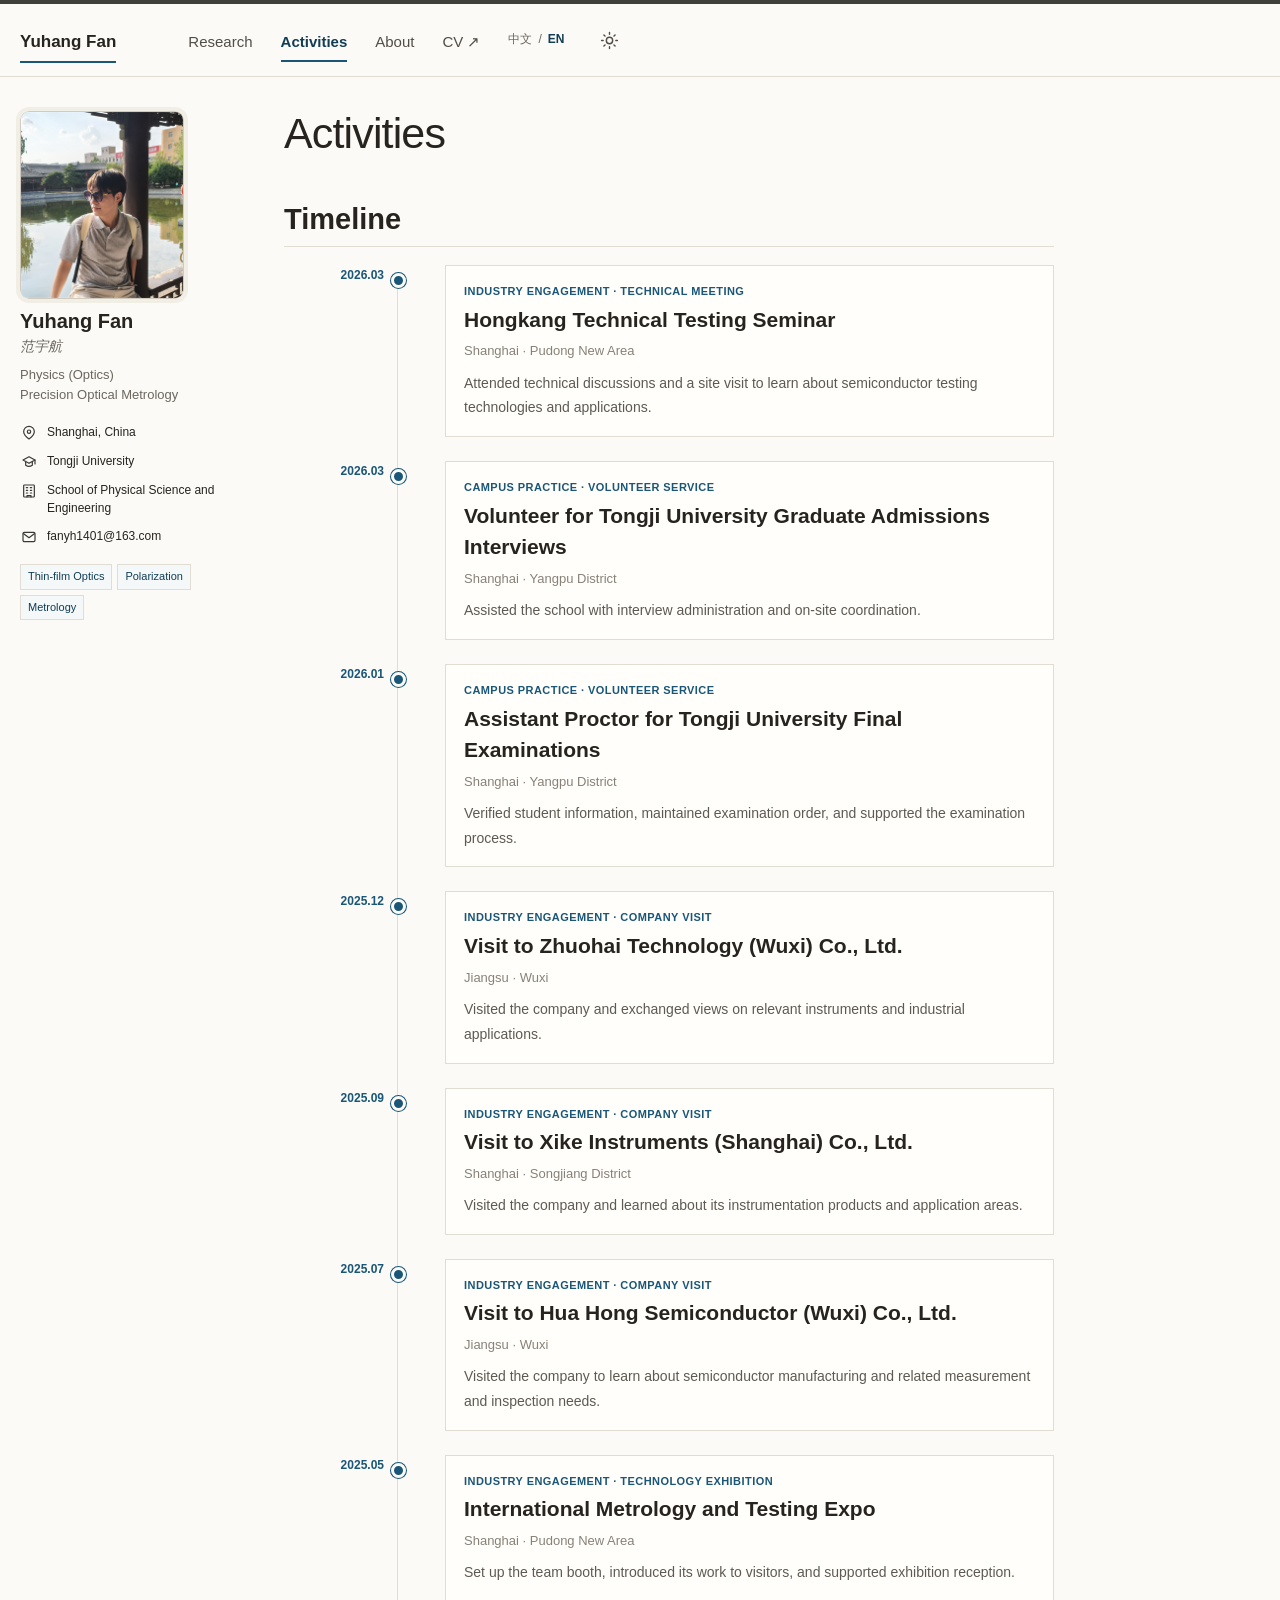
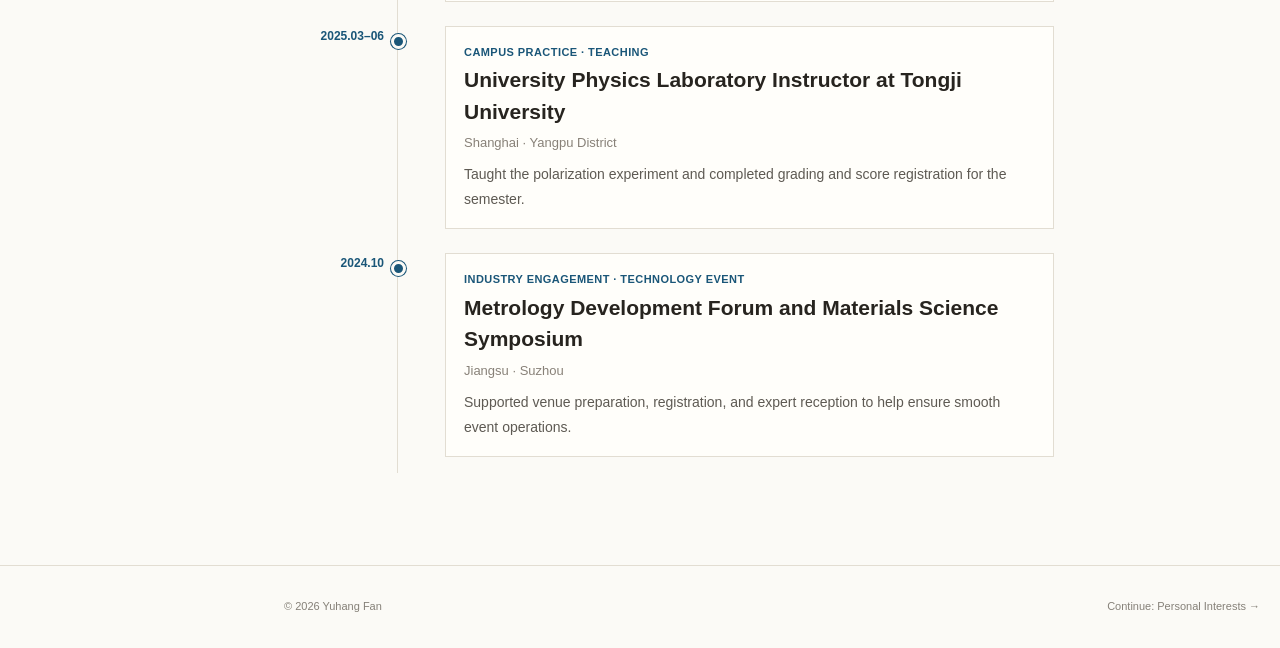
==== activities-en.html @ e4bcabfd "Initial personal website" ====
<!doctype html>
<html lang="en">
<head>
  <meta charset="utf-8">
  <meta name="viewport" content="width=device-width, initial-scale=1">
  <meta name="description" content="Teaching, volunteering, exhibition support, fieldwork, and industry visits by Yuhang Fan.">
  <title>Activities | Yuhang Fan</title>
  <script>
    (() => {
      try {
        const savedTheme = localStorage.getItem('site-theme');
        document.documentElement.dataset.theme = savedTheme || 'light';
      } catch { document.documentElement.dataset.theme = 'light'; }
    })();
  </script>
  <link rel="stylesheet" href="styles.css">
</head>
<body data-page="activities" data-language="en" data-page-zh="activities.html" data-page-en="activities-en.html">
  <a class="skip-link" href="#main-content">Skip to main content</a>

  <header class="site-header">
    <div class="header-shell">
      <a class="site-title" href="index-en.html">Yuhang Fan</a>
      <button class="menu-toggle" type="button" aria-expanded="false" aria-controls="primary-navigation">
        <span></span><span></span><span></span>
        <span class="sr-only">Open navigation menu</span>
      </button>
      <nav id="primary-navigation" class="primary-nav" aria-label="Primary navigation">
        <a href="research-en.html" data-nav="research">Research</a>
        <a href="activities-en.html" data-nav="activities">Activities</a>
        <a href="index-en.html" data-nav="home">About</a>
        <a href="output/pdf/CV-en.pdf" target="_blank" rel="noopener">CV ↗</a>
        <div class="language-switcher" aria-label="Language selection">
          <a href="activities.html" data-language-choice="zh">中文</a><span>/</span><a href="activities-en.html" data-language-choice="en" aria-current="true">EN</a>
        </div>
        <button class="theme-toggle" type="button" aria-label="Switch to dark mode" title="Switch to dark mode">
          <svg class="theme-icon icon-sun" viewBox="0 0 24 24" aria-hidden="true"><circle cx="12" cy="12" r="4"/><path d="M12 2v2M12 20v2M4.93 4.93l1.42 1.42M17.66 17.66l1.41 1.41M2 12h2M20 12h2M4.93 19.07l1.42-1.42M17.66 6.34l1.41-1.41"/></svg>
          <svg class="theme-icon icon-moon" viewBox="0 0 24 24" aria-hidden="true"><path d="M12 3a6 6 0 0 0 9 9 9 9 0 1 1-9-9Z"/></svg>
        </button>
      </nav>
    </div>
  </header>

  <div class="page-shell">
    <aside class="profile-sidebar" aria-label="Profile">
      <div class="profile-photo">
        <img src="assets/images/profile-yuhang-fan.png" alt="Portrait of Yuhang Fan" width="164" height="188" draggable="false">
      </div>
      <h2>Yuhang Fan</h2>
      <p class="profile-name-en">范宇航</p>
      <p class="profile-subtitle">Physics (Optics)<br>Precision Optical Metrology</p>
      <ul class="profile-details">
        <li><span class="detail-icon" aria-hidden="true"><svg viewBox="0 0 24 24"><path d="M20 10c0 5-8 11-8 11S4 15 4 10a8 8 0 1 1 16 0Z"/><circle cx="12" cy="10" r="2.5"/></svg></span><span>Shanghai, China</span></li>
        <li><span class="detail-icon" aria-hidden="true"><svg viewBox="0 0 24 24"><path d="m3 9 9-5 9 5-9 5-9-5Z"/><path d="M7 12v5c3 2 7 2 10 0v-5M21 9v6"/></svg></span><span>Tongji University</span></li>
        <li><span class="detail-icon" aria-hidden="true"><svg viewBox="0 0 24 24"><rect x="4" y="3" width="16" height="18" rx="1"/><path d="M8 7h2M14 7h2M8 11h2M14 11h2M8 15h2M14 15h2M9 21v-2h6v2"/></svg></span><span>School of Physical Science and Engineering</span></li>
        <li><span class="detail-icon" aria-hidden="true"><svg viewBox="0 0 24 24"><rect x="3" y="5" width="18" height="14" rx="2"/><path d="m4 7 8 6 8-6"/></svg></span><a href="mailto:fanyh1401@163.com">fanyh1401@163.com</a></li>
      </ul>
      <div class="sidebar-keywords"><span>Thin-film Optics</span><span>Polarization</span><span>Metrology</span></div>
    </aside>

    <main id="main-content" class="content-panel">
      <section class="intro-section" aria-labelledby="activities-heading">
        <h1 id="activities-heading">Activities</h1>
      </section>

      <section aria-labelledby="practice-heading">
        <h2 id="practice-heading" class="section-title">Timeline</h2>

        <div class="chronology">
          <article class="chronology-item">
            <div class="chronology-date">2026.03</div>
            <div class="chronology-content">
              <p class="entry-type">INDUSTRY ENGAGEMENT · TECHNICAL MEETING</p>
              <h3>Hongkang Technical Testing Seminar</h3>
              <p class="activity-place">Shanghai · Pudong New Area</p>
              <p>Attended technical discussions and a site visit to learn about semiconductor testing technologies and applications.</p>
            </div>
          </article>

          <article class="chronology-item">
            <div class="chronology-date">2026.03</div>
            <div class="chronology-content">
              <p class="entry-type">CAMPUS PRACTICE · VOLUNTEER SERVICE</p>
              <h3>Volunteer for Tongji University Graduate Admissions Interviews</h3>
              <p class="activity-place">Shanghai · Yangpu District</p>
              <p>Assisted the school with interview administration and on-site coordination.</p>
            </div>
          </article>

          <article class="chronology-item">
            <div class="chronology-date">2026.01</div>
            <div class="chronology-content">
              <p class="entry-type">CAMPUS PRACTICE · VOLUNTEER SERVICE</p>
              <h3>Assistant Proctor for Tongji University Final Examinations</h3>
              <p class="activity-place">Shanghai · Yangpu District</p>
              <p>Verified student information, maintained examination order, and supported the examination process.</p>
            </div>
          </article>

          <article class="chronology-item">
            <div class="chronology-date">2025.12</div>
            <div class="chronology-content">
              <p class="entry-type">INDUSTRY ENGAGEMENT · COMPANY VISIT</p>
              <h3>Visit to Zhuohai Technology (Wuxi) Co., Ltd.</h3>
              <p class="activity-place">Jiangsu · Wuxi</p>
              <p>Visited the company and exchanged views on relevant instruments and industrial applications.</p>
            </div>
          </article>

          <article class="chronology-item">
            <div class="chronology-date">2025.09</div>
            <div class="chronology-content">
              <p class="entry-type">INDUSTRY ENGAGEMENT · COMPANY VISIT</p>
              <h3>Visit to Xike Instruments (Shanghai) Co., Ltd.</h3>
              <p class="activity-place">Shanghai · Songjiang District</p>
              <p>Visited the company and learned about its instrumentation products and application areas.</p>
            </div>
          </article>

          <article class="chronology-item">
            <div class="chronology-date">2025.07</div>
            <div class="chronology-content">
              <p class="entry-type">INDUSTRY ENGAGEMENT · COMPANY VISIT</p>
              <h3>Visit to Hua Hong Semiconductor (Wuxi) Co., Ltd.</h3>
              <p class="activity-place">Jiangsu · Wuxi</p>
              <p>Visited the company to learn about semiconductor manufacturing and related measurement and inspection needs.</p>
            </div>
          </article>

          <article class="chronology-item">
            <div class="chronology-date">2025.05</div>
            <div class="chronology-content">
              <p class="entry-type">INDUSTRY ENGAGEMENT · TECHNOLOGY EXHIBITION</p>
              <h3>International Metrology and Testing Expo</h3>
              <p class="activity-place">Shanghai · Pudong New Area</p>
              <p>Set up the team booth, introduced its work to visitors, and supported exhibition reception.</p>
            </div>
          </article>

          <article class="chronology-item">
            <div class="chronology-date">2025.03–06</div>
            <div class="chronology-content">
              <p class="entry-type">CAMPUS PRACTICE · TEACHING</p>
              <h3>University Physics Laboratory Instructor at Tongji University</h3>
              <p class="activity-place">Shanghai · Yangpu District</p>
              <p>Taught the polarization experiment and completed grading and score registration for the semester.</p>
            </div>
          </article>

          <article class="chronology-item">
            <div class="chronology-date">2024.10</div>
            <div class="chronology-content">
              <p class="entry-type">INDUSTRY ENGAGEMENT · TECHNOLOGY EVENT</p>
              <h3>Metrology Development Forum and Materials Science Symposium</h3>
              <p class="activity-place">Jiangsu · Suzhou</p>
              <p>Supported venue preparation, registration, and expert reception to help ensure smooth event operations.</p>
            </div>
          </article>

        </div>
      </section>
    </main>
  </div>

  <footer class="site-footer"><div class="footer-shell"><span>© <span data-current-year></span> Yuhang Fan</span><span class="footer-side"><a href="index-en.html#hobbies">Continue: Personal Interests →</a><span class="visit-counter" data-visit-counter hidden>Total visits: <strong data-visit-count>—</strong></span></span></div></footer>
  <script src="script.js"></script>
</body>
</html>
---- styles.css ----
:root {
  --ink: #27241f;
  --muted: #6b675f;
  --paper: #fbfaf6;
  --surface: #f4f1e9;
  --line: #e2ddd2;
  --accent: #1a5678;
  --accent-deep: #123d56;
  --accent-soft: #eaf3f5;
  --header-bg: rgba(251, 250, 246, 0.96);
  --panel: #fffefa;
  --card-border: #e0dbcf;
  --text-soft: #5e5a53;
  --nav-text: #524e47;
  --icon: #393a36;
  --tag-bg: #f4f8f8;
  --sans: "Microsoft YaHei UI", "Microsoft YaHei", "PingFang SC", "Noto Sans CJK SC", "Helvetica Neue", Arial, sans-serif;
  --latin-serif: Georgia, "Times New Roman", serif;
  --shell: min(1240px, calc(100% - 40px));
}

* { box-sizing: border-box; }

html { color-scheme: light; scroll-behavior: smooth; }

html[data-theme="dark"] {
  color-scheme: dark;
  --ink: #ece9e1;
  --muted: #aaa69d;
  --paper: #171816;
  --surface: #23241f;
  --line: #3c3d37;
  --accent: #78b9d8;
  --accent-deep: #a9d7ec;
  --accent-soft: #1d333b;
  --header-bg: rgba(23, 24, 22, 0.96);
  --panel: #1d1e1b;
  --card-border: #3d3d35;
  --text-soft: #bbb7ad;
  --nav-text: #c5c1b7;
  --icon: #d3d0c8;
  --tag-bg: #202b2e;
}

body {
  margin: 0;
  border-top: 4px solid #3f403a;
  color: var(--ink);
  background: var(--paper);
  font-family: var(--sans);
  font-size: 16px;
  line-height: 1.78;
  -webkit-font-smoothing: antialiased;
  transition: color .2s ease, background-color .2s ease;
}

a { color: inherit; text-decoration: none; }
a:hover { color: var(--accent); }
button { font: inherit; }
::selection { color: #fff; background: var(--accent); }

.sr-only {
  position: absolute;
  width: 1px;
  height: 1px;
  padding: 0;
  margin: -1px;
  overflow: hidden;
  clip: rect(0, 0, 0, 0);
  white-space: nowrap;
  border: 0;
}

.skip-link {
  position: fixed;
  z-index: 100;
  top: 8px;
  left: 8px;
  padding: 8px 13px;
  color: #fff;
  background: var(--accent);
  transform: translateY(-160%);
}

.skip-link:focus { transform: translateY(0); }

.site-header {
  position: sticky;
  z-index: 50;
  top: 0;
  border-bottom: 1px solid var(--line);
  background: var(--header-bg);
  backdrop-filter: blur(10px);
}

.header-shell {
  width: var(--shell);
  min-height: 72px;
  margin-inline: auto;
  display: flex;
  align-items: center;
  gap: 72px;
}

.site-title {
  position: relative;
  flex: 0 0 auto;
  padding-block: 22px 18px;
  font-size: 17px;
  font-weight: 700;
}

.site-title::after {
  position: absolute;
  right: 0;
  bottom: 12px;
  left: 0;
  height: 2px;
  background: var(--accent);
  content: "";
}

.primary-nav { display: flex; align-items: center; gap: 28px; }

.primary-nav a {
  position: relative;
  padding: 23px 0 19px;
  color: var(--nav-text);
  font-size: 15px;
}

.primary-nav a::after {
  position: absolute;
  right: 0;
  bottom: 12px;
  left: 0;
  height: 2px;
  background: var(--accent);
  content: "";
  transform: scaleX(0);
  transition: transform .18s ease;
}

.primary-nav a:hover::after,
.primary-nav a[aria-current="page"]::after { transform: scaleX(1); }
.primary-nav a[aria-current="page"] { color: var(--accent-deep); font-weight: 700; }

.language-switcher { display: flex; align-items: center; gap: 6px; color: var(--muted); font-size: 12px; white-space: nowrap; }
.language-switcher a { padding: 4px 0; color: var(--muted); font-size: 12px; }
.language-switcher a::after { display: none; }
.language-switcher a[aria-current="true"] { color: var(--accent-deep); font-weight: 700; }
.language-switcher a:hover { color: var(--accent); }

.theme-toggle {
  width: 34px;
  height: 34px;
  padding: 7px;
  border: 0;
  border-radius: 50%;
  display: grid;
  place-items: center;
  color: var(--nav-text);
  background: transparent;
  cursor: pointer;
  transition: color .18s ease, background-color .18s ease;
}

.theme-toggle:hover { color: var(--accent); background: var(--accent-soft); }
.theme-icon { width: 19px; height: 19px; display: block; fill: none; stroke: currentColor; stroke-width: 1.8; stroke-linecap: round; stroke-linejoin: round; }
.icon-moon { display: none; }
html[data-theme="dark"] .icon-sun { display: none; }
html[data-theme="dark"] .icon-moon { display: block; }

.menu-toggle { display: none; }

.page-shell {
  width: var(--shell);
  min-height: calc(100vh - 190px);
  margin-inline: auto;
  padding-block: 34px 84px;
  display: grid;
  grid-template-columns: 218px minmax(0, 770px);
  gap: 46px;
  align-items: start;
}

.profile-sidebar {
  position: sticky;
  top: 106px;
  width: 100%;
  align-self: start;
}

.profile-photo {
  width: 164px;
  height: 188px;
  box-sizing: border-box;
  flex: 0 0 164px;
  margin-bottom: 8px;
  border: 1px solid #d1cbbf;
  border-radius: 9px;
  outline: 4px solid #f1eee6;
  overflow: hidden;
  display: block;
  color: #82909a;
  background:
    linear-gradient(145deg, transparent 49.6%, #d9e5e8 50%, transparent 50.4%),
    linear-gradient(35deg, #edf2f1, #f8f7f2);
  text-align: center;
  font-family: var(--sans);
  letter-spacing: .14em;
  cursor: default;
  user-select: none;
}

.profile-photo img {
  width: 100%;
  height: 100%;
  display: block;
  object-fit: cover;
  object-position: 50% 55%;
  pointer-events: none;
  user-select: none;
  -webkit-user-drag: none;
}

.profile-photo span { font-size: 12px; font-weight: 700; }
.profile-photo small { margin-top: 5px; font-size: 10px; letter-spacing: .05em; }

.profile-sidebar h2 { margin: 8px 0 0; font-size: 20px; line-height: 1.4; }
.profile-name-en { margin: 0 0 5px; color: var(--muted); font-family: var(--latin-serif); font-size: 14px; font-style: italic; }
.profile-subtitle { margin: 0 0 18px; color: var(--muted); font-size: 13px; line-height: 1.7; }

.profile-details { margin: 0; padding: 0; list-style: none; }
.profile-details li { margin-bottom: 10px; display: grid; grid-template-columns: 18px 1fr; gap: 9px; align-items: start; font-size: 13px; line-height: 1.55; }
.detail-icon { width: 18px; height: 18px; margin-top: 1px; display: grid; place-items: center; color: var(--icon); }
.detail-icon svg { width: 16px; height: 16px; display: block; fill: none; stroke: currentColor; stroke-width: 1.8; stroke-linecap: round; stroke-linejoin: round; }
.profile-details a { word-break: break-all; }
body[data-language="en"] .profile-details li { font-size: 12px; line-height: 1.5; }
body[data-language="en"] .profile-subtitle { line-height: 1.55; }

.sidebar-keywords { margin-top: 18px; display: flex; flex-wrap: wrap; gap: 5px; }
.sidebar-keywords span { padding: 2px 7px; border: 1px solid var(--line); color: var(--accent-deep); background: var(--tag-bg); font-family: var(--sans); font-size: 11px; }

.content-panel { min-width: 0; }
.content-panel p { margin: 0 0 18px; }
.intro-section h1 { margin: -4px 0 16px; font-size: 43px; font-weight: 500; letter-spacing: -.02em; line-height: 1.25; }
.intro-section > p { font-size: 17px; line-height: 1.9; }
.inline-link { color: var(--accent-deep); border-bottom: 1px solid color-mix(in srgb, var(--accent) 35%, transparent); }
.inline-link:hover { border-bottom-color: var(--accent); }

.content-panel section + section { margin-top: 38px; }

.section-title {
  margin: 0 0 18px;
  padding-bottom: 7px;
  border-bottom: 1px solid var(--line);
  font-size: 29px;
  font-weight: 600;
  line-height: 1.4;
}

.practice-preview { border-top: 1px solid var(--line); }
.practice-preview article { padding: 14px 0; border-bottom: 1px solid var(--line); display: grid; grid-template-columns: 126px 1fr; gap: 20px; }
.practice-preview article > span { padding-top: 2px; color: var(--accent); font-size: 12px; font-weight: 700; }
.practice-preview h3 { margin: 0 0 3px; font-size: 17px; }
.practice-preview p { margin: 0; color: var(--muted); font-size: 14px; }
.section-link { margin-top: 12px; display: inline-block; color: var(--accent); font-size: 13px; font-weight: 700; }

.topic-card,
.project-entry {
  margin: 18px 0;
  padding: 17px 22px 16px;
  border: 1px solid var(--card-border);
  border-left: 4px solid var(--accent);
  border-radius: 8px;
  background: var(--surface);
}

.topic-card h3,
.project-entry h3,
.activity-entry h3,
.chronology-item h3,
.interest-list h3 {
  margin: 0 0 4px;
  font-size: 21px;
  font-weight: 600;
  line-height: 1.5;
}

.topic-card p,
.project-entry > p,
.activity-entry p { margin: 0 0 10px; color: var(--text-soft); line-height: 1.72; }

.card-meta { display: flex; flex-wrap: wrap; gap: 7px; align-items: center; font-family: var(--sans); }
.card-meta strong { margin-right: 3px; color: #69645c; font-size: 11px; }
.card-meta span { padding: 2px 7px; border: 1px solid var(--line); border-radius: 4px; color: var(--accent-deep); background: var(--panel); font-size: 11px; line-height: 1.5; }

.note-box {
  margin: 28px 0 38px;
  padding: 14px 18px;
  border-left: 4px solid #3f8ca0;
  background: var(--accent-soft);
}

.note-box strong { color: var(--accent); }
.note-box p { margin: 3px 0 0; color: var(--muted); font-size: 14px; }

#hobbies { scroll-margin-top: 96px; }

.interest-list { display: grid; grid-template-columns: repeat(3, 1fr); gap: 12px; }
.interest-list article { padding: 15px 16px; border: 1px solid var(--line); background: var(--panel); }
.interest-list h3 { font-size: 18px; }
.interest-list p { margin: 0; color: var(--muted); font-size: 14px; line-height: 1.65; }
.hobby-invitation { margin: 10px 2px 0 !important; color: #948e84; font-size: 11px; }

.project-entry { margin-bottom: 20px; padding: 20px 23px; }
.entry-heading { margin-bottom: 10px; display: grid; grid-template-columns: 38px 1fr; gap: 12px; align-items: start; }
.entry-number { padding-top: 2px; color: var(--accent); font-family: var(--sans); font-size: 14px; font-weight: 800; }
.entry-type { margin: 0 !important; color: var(--accent) !important; font-family: var(--sans); font-size: 11px; font-weight: 700; letter-spacing: .04em; }
.project-entry h3 { font-size: 23px; }

.entry-facts { margin: 15px 0; display: grid; grid-template-columns: repeat(3, 1fr); gap: 10px; }
.entry-facts div { padding-top: 7px; border-top: 1px solid var(--line); }
.entry-facts dt { color: #8a847b; font-family: var(--sans); font-size: 10px; font-weight: 700; }
.entry-facts dd { margin: 3px 0 0; font-size: 13px; line-height: 1.5; }

.research-projects { counter-reset: project; }
.project-featured {
  margin: 22px 0 34px;
  padding: 25px 26px 24px;
  border-left-width: 5px;
  background: var(--panel);
}

.project-lead { color: var(--ink) !important; font-size: 15px; line-height: 1.85 !important; }

.project-points {
  margin: 20px 0 22px;
  display: grid;
  grid-template-columns: repeat(3, 1fr);
  gap: 10px;
}

.project-points > div {
  min-height: 150px;
  padding: 14px 15px;
  border-top: 3px solid var(--accent);
  background: var(--surface);
}

.project-points strong { color: var(--accent-deep); font-size: 13px; }
.project-points p { margin: 5px 0 0; color: var(--text-soft); font-size: 12px; line-height: 1.7; }

.project-figure { margin: 18px 0 0; }
.project-figure img {
  width: 100%;
  height: auto;
  border: 1px solid var(--line);
  display: block;
  background: #fff;
}

.project-figure figcaption {
  margin-top: 7px;
  color: #858078;
  font-size: 11px;
  line-height: 1.55;
}

.project-figure-wide { margin-top: 22px; }
.project-figure-sequence { margin-bottom: 18px; }
.project-gallery { margin-bottom: 18px; display: grid; gap: 14px; }
.project-gallery-two { grid-template-columns: repeat(2, minmax(0, 1fr)); }
.project-gallery .project-figure img { aspect-ratio: 1.55 / 1; object-fit: contain; }
.project-gallery-algorithm .project-figure:first-child img { object-fit: cover; }

.method-flow {
  margin: 20px 0 22px;
  display: grid;
  grid-template-columns: repeat(2, minmax(0, 1fr));
  border-top: 1px solid var(--line);
  border-left: 1px solid var(--line);
}

.method-flow > div { min-height: 130px; padding: 14px 15px; border-right: 1px solid var(--line); border-bottom: 1px solid var(--line); }
.method-flow span { margin-right: 8px; color: var(--accent); font-size: 10px; font-weight: 800; }
.method-flow strong { color: var(--ink); font-size: 13px; }
.method-flow p { margin: 5px 0 0; color: var(--text-soft); font-size: 12px; line-height: 1.7; }

.formula-panel {
  margin: 20px 0 13px;
  border: 1px solid var(--line);
  background: var(--surface);
}

.formula-panel > div {
  min-height: 62px;
  padding: 12px 16px;
  border-bottom: 1px solid var(--line);
  display: grid;
  grid-template-columns: 90px 1fr;
  align-items: center;
  gap: 12px;
}

.formula-panel > div:last-child { border-bottom: 0; }
.formula-label { color: var(--accent); font-size: 11px; font-weight: 700; }
.formula-panel p { margin: 0; overflow-wrap: anywhere; font-family: Georgia, "Times New Roman", serif; font-size: 18px; line-height: 1.5; }
.formula-explain { color: var(--text-soft) !important; font-size: 13px; line-height: 1.78 !important; }

.research-roadmap {
  margin: 20px 0;
  display: grid;
  grid-template-columns: repeat(3, minmax(0, 1fr));
  gap: 10px;
}

.research-roadmap > div { padding: 14px 14px 12px; border: 1px solid var(--line); }
.research-roadmap span { color: var(--accent); font-size: 10px; font-weight: 700; }
.research-roadmap h4 { margin: 2px 0 5px; font-size: 14px; }
.research-roadmap p { margin: 0; color: var(--text-soft); font-size: 12px; line-height: 1.65; }
.project-status { margin: 16px 0; padding: 11px 13px; background: var(--accent-soft); display: flex; flex-wrap: wrap; gap: 7px; align-items: center; }
.project-status strong { margin-right: 4px; color: var(--accent-deep); font-size: 11px; }
.project-status span { padding: 2px 7px; border: 1px solid color-mix(in srgb, var(--accent) 28%, transparent); color: var(--accent-deep); background: var(--panel); font-size: 11px; }

.activity-entry {
  margin: 18px 0;
  padding: 18px 21px;
  border: 1px solid var(--line);
  border-left: 4px solid var(--accent);
  display: grid;
  grid-template-columns: 74px 1fr;
  gap: 18px;
  background: var(--panel);
}

.placeholder-entry { border-left-style: dashed; }
.activity-date { padding-top: 4px; color: var(--accent); font-style: italic; }
.activity-place { margin: 0 0 8px !important; color: #888178 !important; font-size: 13px; }
.content-note { margin-top: 28px; }

.chronology { position: relative; margin-top: 16px; padding-left: 136px; }
.chronology::before { position: absolute; top: 8px; bottom: 8px; left: 113px; width: 1px; background: var(--line); content: ""; }
.chronology-item { position: relative; min-height: 128px; padding: 0 0 24px 25px; }
.chronology-item::before {
  position: absolute;
  top: 8px;
  left: -29px;
  width: 9px;
  height: 9px;
  border: 3px solid var(--paper);
  border-radius: 50%;
  background: var(--accent);
  box-shadow: 0 0 0 1px var(--accent);
  content: "";
}

.chronology-date { position: absolute; top: 0; right: calc(100% + 36px); width: 110px; color: var(--accent); font-size: 12px; font-weight: 700; text-align: right; white-space: nowrap; }
.chronology-content { padding: 16px 18px; border: 1px solid var(--line); background: var(--panel); }
.chronology-content .entry-type { margin: 0 !important; }
.chronology-content h3 { margin: 2px 0 4px; }
.chronology-content > p:last-child { margin-bottom: 0; color: var(--text-soft); font-size: 14px; }

html[data-theme="dark"] .profile-photo {
  border-color: #484a45;
  outline-color: #292a26;
  color: #9baeb5;
  background:
    linear-gradient(145deg, transparent 49.6%, #34464c 50%, transparent 50.4%),
    linear-gradient(35deg, #222927, #2c2d29);
}

.site-footer { border-top: 1px solid var(--line); }
.footer-shell {
  width: var(--shell);
  min-height: 82px;
  margin-inline: auto;
  padding-left: 264px;
  display: flex;
  align-items: center;
  justify-content: space-between;
  gap: 20px;
  color: #858078;
  font-family: var(--sans);
  font-size: 11px;
}

.footer-side { display: flex; align-items: center; gap: 18px; }
.visit-counter { color: #9a958c; }
.visit-counter strong { color: inherit; font-weight: 600; }

@media (max-width: 1080px) {
  :root { --shell: min(760px, calc(100% - 32px)); }
  .header-shell { min-height: 64px; justify-content: space-between; gap: 20px; }
  .site-title { padding-block: 18px 15px; }
  .site-title::after { bottom: 9px; }
  .menu-toggle { width: 40px; height: 40px; padding: 9px; border: 0; display: grid; align-content: center; gap: 5px; background: transparent; cursor: pointer; }
  .menu-toggle span:not(.sr-only) { display: block; width: 22px; height: 2px; background: var(--ink); transition: transform .2s ease, opacity .2s ease; }
  .menu-toggle[aria-expanded="true"] span:nth-child(1) { transform: translateY(7px) rotate(45deg); }
  .menu-toggle[aria-expanded="true"] span:nth-child(2) { opacity: 0; }
  .menu-toggle[aria-expanded="true"] span:nth-child(3) { transform: translateY(-7px) rotate(-45deg); }
  .primary-nav { position: absolute; top: 64px; right: 0; left: 0; padding: 13px max(16px, calc((100% - 760px) / 2)); border-bottom: 1px solid var(--line); background: var(--paper); display: none; align-items: stretch; flex-direction: column; gap: 0; box-shadow: 0 12px 22px rgba(39,36,31,.08); }
  .primary-nav.is-open { display: flex; }
  .primary-nav a { padding: 8px 0; }
  .primary-nav a::after { display: none; }
  .language-switcher { padding: 7px 0; }
  .language-switcher a { padding: 0; }
  .theme-toggle { margin: 5px 0; }
  .page-shell { padding-top: 28px; grid-template-columns: 1fr; gap: 34px; }
  .profile-sidebar { position: static; display: grid; grid-template-columns: 164px 1fr; column-gap: 24px; }
  .profile-photo { grid-row: 1 / span 5; }
  .profile-sidebar h2 { margin-top: 0; }
  .profile-details { margin-top: 4px; display: grid; grid-template-columns: repeat(2, minmax(0, 1fr)); gap: 4px 18px; }
  .sidebar-keywords { margin-top: 8px; }
  .footer-shell { padding-left: 0; }
}

@media (max-width: 600px) {
  body { font-size: 15px; }
  .page-shell { padding-block: 22px 60px; gap: 30px; }
  .site-title { font-size: 16px; }
  .profile-sidebar { display: block; }
  .profile-details { display: block; }
  .intro-section h1 { font-size: 36px; }
  .intro-section > p { font-size: 16px; }
  .section-title { font-size: 25px; }
  .topic-card, .project-entry { padding: 15px 16px; }
  .interest-list { grid-template-columns: 1fr; }
  .practice-preview article { grid-template-columns: 1fr; gap: 3px; }
  .entry-facts { grid-template-columns: 1fr; }
  .project-featured { padding: 18px 16px; }
  .project-points,
  .project-gallery-two,
  .method-flow,
  .research-roadmap { grid-template-columns: 1fr; }
  .project-points > div,
  .method-flow > div { min-height: 0; }
  .formula-panel > div { grid-template-columns: 1fr; gap: 2px; }
  .formula-panel p { font-size: 15px; }
  .entry-heading { grid-template-columns: 30px 1fr; }
  .project-entry h3 { font-size: 20px; }
  .activity-entry { grid-template-columns: 1fr; gap: 2px; }
  .chronology { padding-left: 0; }
  .chronology::before { left: 4px; }
  .chronology-item { padding-left: 28px; }
  .chronology-item::before { left: 0; }
  .chronology-date { position: static; width: auto; margin-bottom: 5px; text-align: left; }
  .footer-shell { min-height: 100px; padding-block: 20px; align-items: flex-start; flex-direction: column; justify-content: center; gap: 4px; }
  .footer-side { align-items: flex-start; flex-direction: column; gap: 4px; }
}

@media (prefers-reduced-motion: reduce) {
  html { scroll-behavior: auto; }
  *, *::before, *::after { transition-duration: .01ms !important; }
}
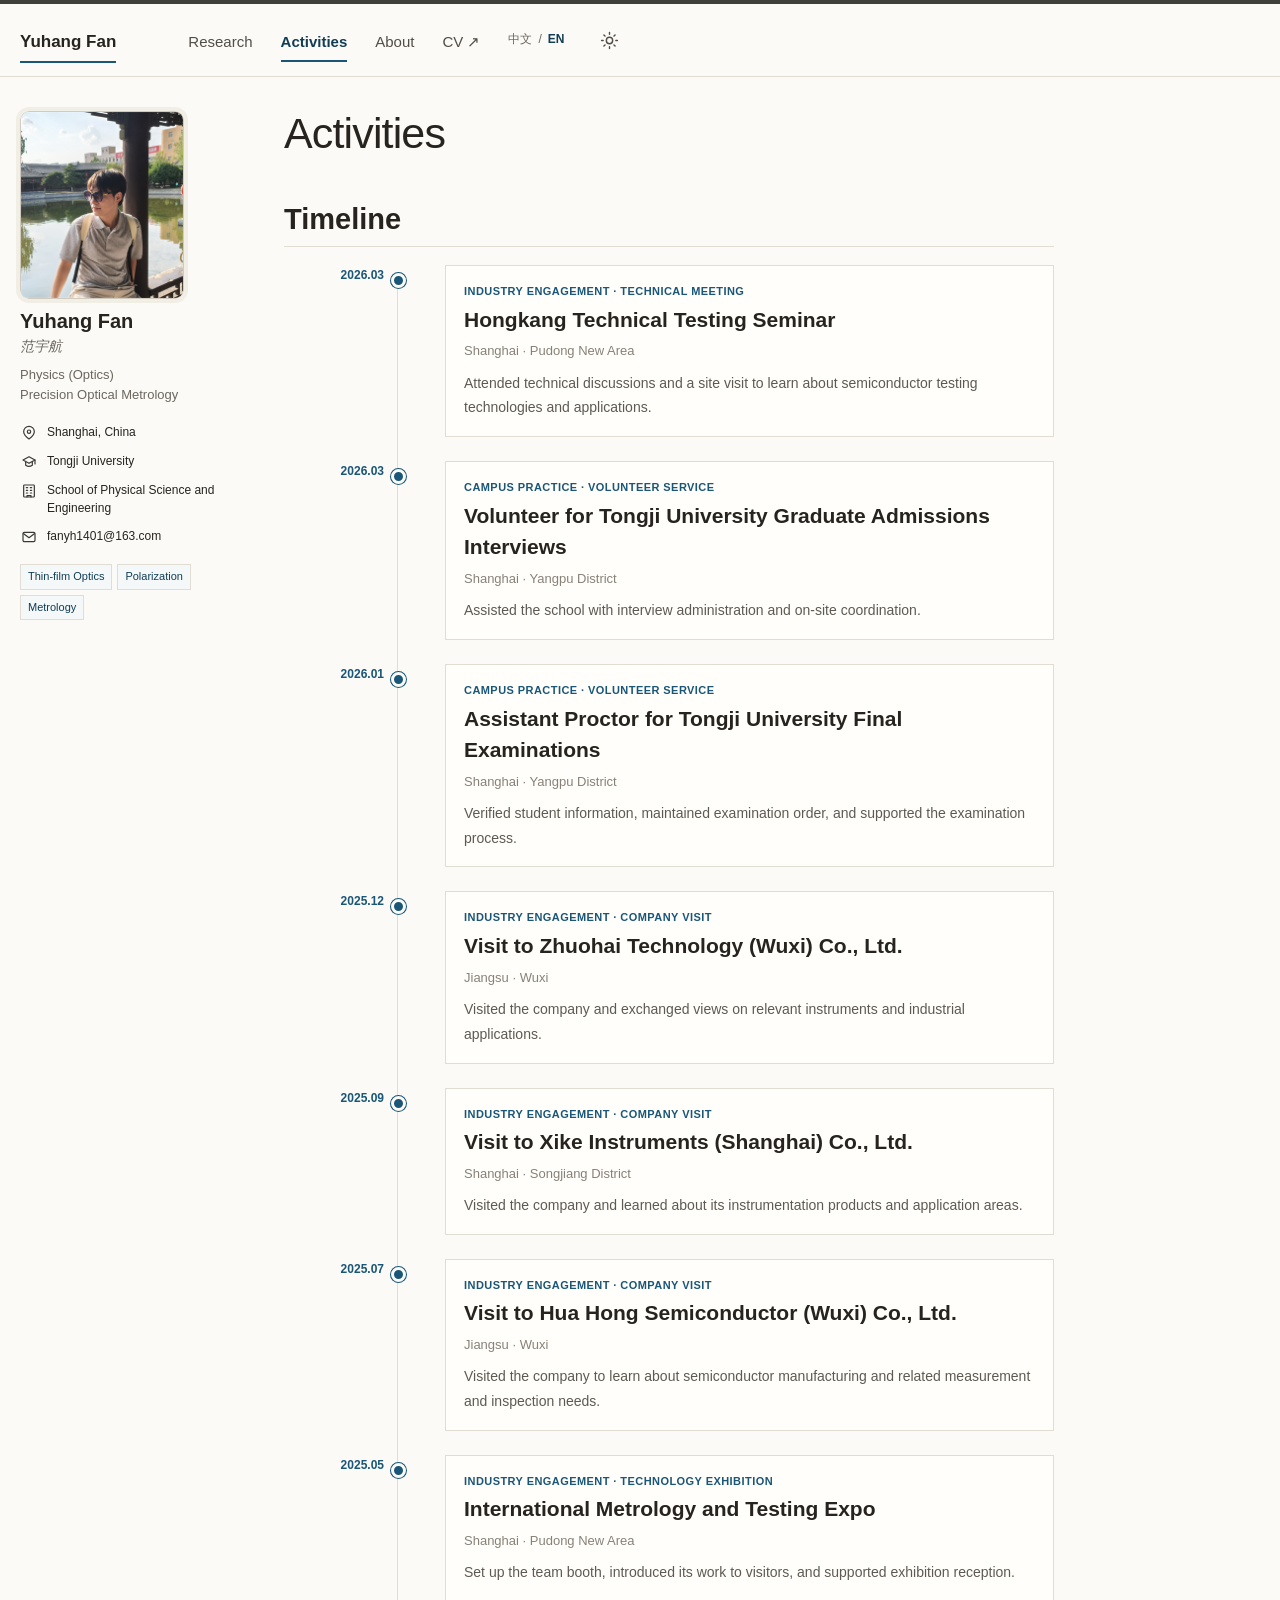
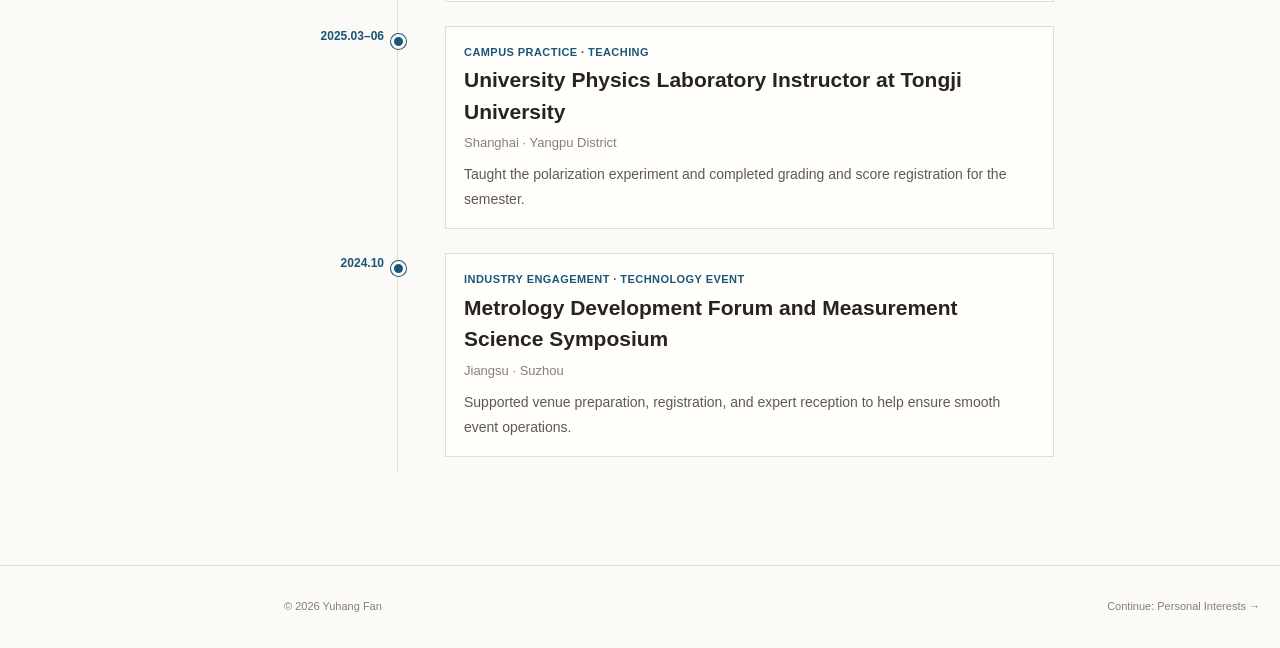
==== commit 4c2f1ab3: "Correct 2024 symposium title" ====
--- a/activities-en.html
+++ b/activities-en.html
@@ -151,7 +151,7 @@
             <div class="chronology-date">2024.10</div>
             <div class="chronology-content">
               <p class="entry-type">INDUSTRY ENGAGEMENT · TECHNOLOGY EVENT</p>
-              <h3>Metrology Development Forum and Materials Science Symposium</h3>
+              <h3>Metrology Development Forum and Measurement Science Symposium</h3>
               <p class="activity-place">Jiangsu · Suzhou</p>
               <p>Supported venue preparation, registration, and expert reception to help ensure smooth event operations.</p>
             </div>
